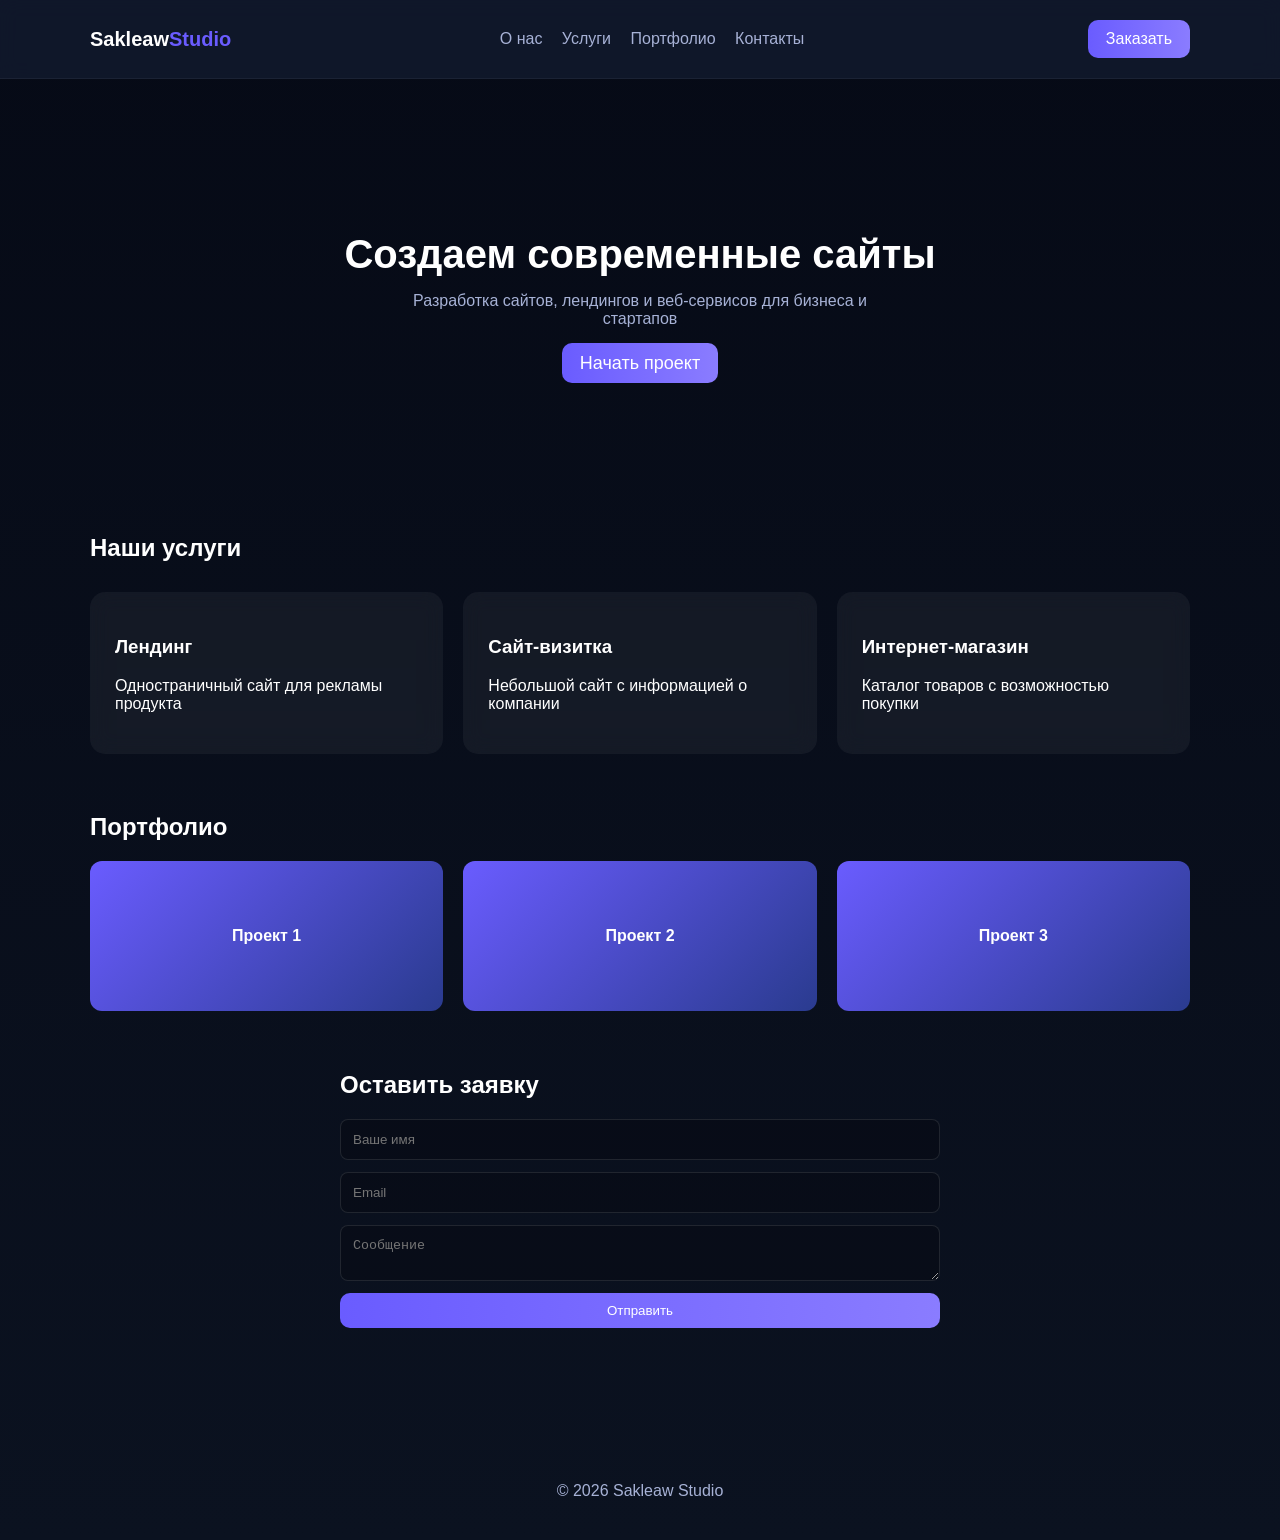
==== index.html @ c63883cb "0.2" ====
<!DOCTYPE html>
<html lang="ru">

<head>
    <!-- Кодировка -->
    <meta charset="UTF-8">
    <!-- Адаптивность -->
    <meta name="viewport" content="width=device-width, initial-scale=1.0">
    <title>Sakleaw Studio</title>
    <!-- Подключение CSS -->
    <link rel="stylesheet" href="style.css">

</head>

<body>
    <!-- ================================= -->
    <!-- HEADER -->
    <!-- ================================= -->
    <header>
        <div class="container header">
            <div class="logo">
                Sakleaw<span>Studio</span>
            </div>
            <nav>
                <a href="#about">О нас</a>
                <a href="#services">Услуги</a>
                <a href="#portfolio">Портфолио</a>
                <a href="#contacts">Контакты</a>
            </nav>
            <a class="btn" href="#order">
                Заказать
            </a>
        </div>
    </header>

    <!-- ================================= -->
    <!-- HERO -->
    <!-- ================================= -->
    <section class="hero" id="about">
        <div class="container hero-box">
            <h1>
                Создаем современные сайты
            </h1>
            <p>
                Разработка сайтов, лендингов и веб-сервисов
                для бизнеса и стартапов
            </p>
            <a class="btn big" href="#order">
                Начать проект
            </a>
        </div>
    </section>

    <!-- ================================= -->
    <!-- SERVICES -->
    <!-- ================================= -->
    <section id="services">
        <div class="container">
            <h2>Наши услуги</h2>
            <div class="cards">
                <div class="card">
                    <h3>Лендинг</h3>
                    <p>
                        Одностраничный сайт
                        для рекламы продукта
                    </p>
                </div>
                <div class="card">
                    <h3>Сайт-визитка</h3>
                    <p>
                        Небольшой сайт
                        с информацией о компании
                    </p>
                </div>
                <div class="card">
                    <h3>Интернет-магазин</h3>
                    <p>
                        Каталог товаров
                        с возможностью покупки
                    </p>
                </div>
            </div>
        </div>
    </section>

    <!-- ================================= -->
    <!-- PORTFOLIO -->
    <!-- ================================= -->
    <section id="portfolio">
        <div class="container">
            <h2>Портфолио</h2>
            <div class="gallery">
                <div class="work">Проект 1</div>
                <div class="work">Проект 2</div>
                <div class="work">Проект 3</div>
            </div>
        </div>
    </section>

    <!-- ================================= -->
    <!-- ORDER FORM -->
    <!-- ================================= -->

    <section id="order">
        <div class="container form-box">
            <h2>Оставить заявку</h2>
            <form onsubmit="return handleSubmit(event)">
                <input
                        type="text"
                        placeholder="Ваше имя"
                        required
                >
                <input
                        type="email"
                        placeholder="Email"
                        required
                >
                <textarea
                        placeholder="Сообщение"
                ></textarea>
                <button class="btn">
                    Отправить
                </button>
                <p id="status"></p>
            </form>
        </div>
    </section>

    <!-- ================================= -->
    <!-- FOOTER -->
    <!-- ================================= -->

    <footer>
        <div class="container">
            © <span id="year"></span> Sakleaw Studio
        </div>
    </footer>
    <!-- ================================= -->
    <!-- КНОПКА НАВЕРХ -->
    <!-- ================================= -->
    <button id="topBtn">
        ↑
    </button>

    <!-- Подключение JavaScript -->
    <script src="script.js"></script>

</body>
</html>
---- style.css ----
/* ================= ОБЩИЕ СТИЛИ ================= */

body {
  margin: 0;
  font-family: Arial, sans-serif;

  background: linear-gradient(180deg, #060a16, #0b1220);

  color: white;
}

/* ================= КОНТЕЙНЕР ================= */

.container {
  max-width: 1100px;
  margin: auto;

  padding: 20px;
}

/* ================= HEADER ================= */

header {
  background: rgba(18, 27, 47, 0.8);

  backdrop-filter: blur(10px);

  border-bottom: 1px solid rgba(255, 255, 255, 0.05);
}

.header {
  display: flex;

  justify-content: space-between;
  align-items: center;
}

/* ================= ЛОГО ================= */

.logo {
  font-weight: bold;
  font-size: 20px;
}

.logo span {
  color: #6a5cff;
}

/* ================= МЕНЮ ================= */

nav a {
  margin-right: 15px;

  color: #a7b2d6;

  text-decoration: none;

  transition: 0.2s;
}

nav a:hover {
  color: white;
}

/* ================= КНОПКИ ================= */

.btn {
  background: linear-gradient(90deg, #6a5cff, #8a7cff);

  padding: 10px 18px;

  border-radius: 10px;

  text-decoration: none;

  color: white;

  border: none;

  cursor: pointer;

  transition: 0.2s;
}

.btn:hover {
  transform: translateY(-2px);

  box-shadow: 0 6px 20px rgba(106, 92, 255, 0.4);
}

.big {
  font-size: 18px;
}

/* ================= HERO ================= */

.hero {
  padding: 100px 0;

  text-align: center;
}

.hero h1 {
  font-size: 40px;

  margin-bottom: 15px;
}

.hero p {
  color: #a7b2d6;

  max-width: 500px;

  margin: auto;
  margin-bottom: 25px;
}

/* ================= КАРТОЧКИ ================= */

.cards {
  display: grid;

  grid-template-columns: repeat(3, 1fr);

  gap: 20px;

  margin-top: 30px;
}

.card {
  background: rgba(255, 255, 255, 0.05);

  backdrop-filter: blur(10px);

  padding: 25px;

  border-radius: 15px;

  transition: 0.2s;
}

.card:hover {
  transform: translateY(-5px);

  background: rgba(255, 255, 255, 0.08);
}

/* ================= ГАЛЕРЕЯ ================= */

.gallery {
  display: grid;

  grid-template-columns: repeat(3, 1fr);

  gap: 20px;
}

.work {
  height: 150px;

  background: linear-gradient(135deg, #6a5cff, #2a3b8f);

  border-radius: 12px;

  display: flex;

  align-items: center;
  justify-content: center;

  font-weight: bold;
}

/* ================= ФОРМА ================= */

.form-box {
  max-width: 600px;
}

form {
  display: flex;

  flex-direction: column;

  gap: 12px;
}

input,
textarea {
  padding: 12px;

  border-radius: 8px;

  border: 1px solid rgba(255, 255, 255, 0.1);

  background: rgba(0, 0, 0, 0.2);

  color: white;
}

/* ================= FOOTER ================= */

footer {
  margin-top: 50px;

  padding: 20px;

  text-align: center;

  color: #a7b2d6;
}

/* ================= КНОПКА ВВЕРХ ================= */

#topBtn {
  position: fixed;

  bottom: 25px;
  right: 25px;

  background: #6a5cff;

  border: none;

  padding: 10px 14px;

  border-radius: 8px;

  color: white;

  display: none;
}

/* ================= АДАПТИВНОСТЬ ================= */

@media (max-width: 900px) {
  .cards {
    grid-template-columns: 1fr 1fr;
  }

  .gallery {
    grid-template-columns: 1fr 1fr;
  }
}

@media (max-width: 600px) {
  .cards {
    grid-template-columns: 1fr;
  }

  .gallery {
    grid-template-columns: 1fr;
  }
}
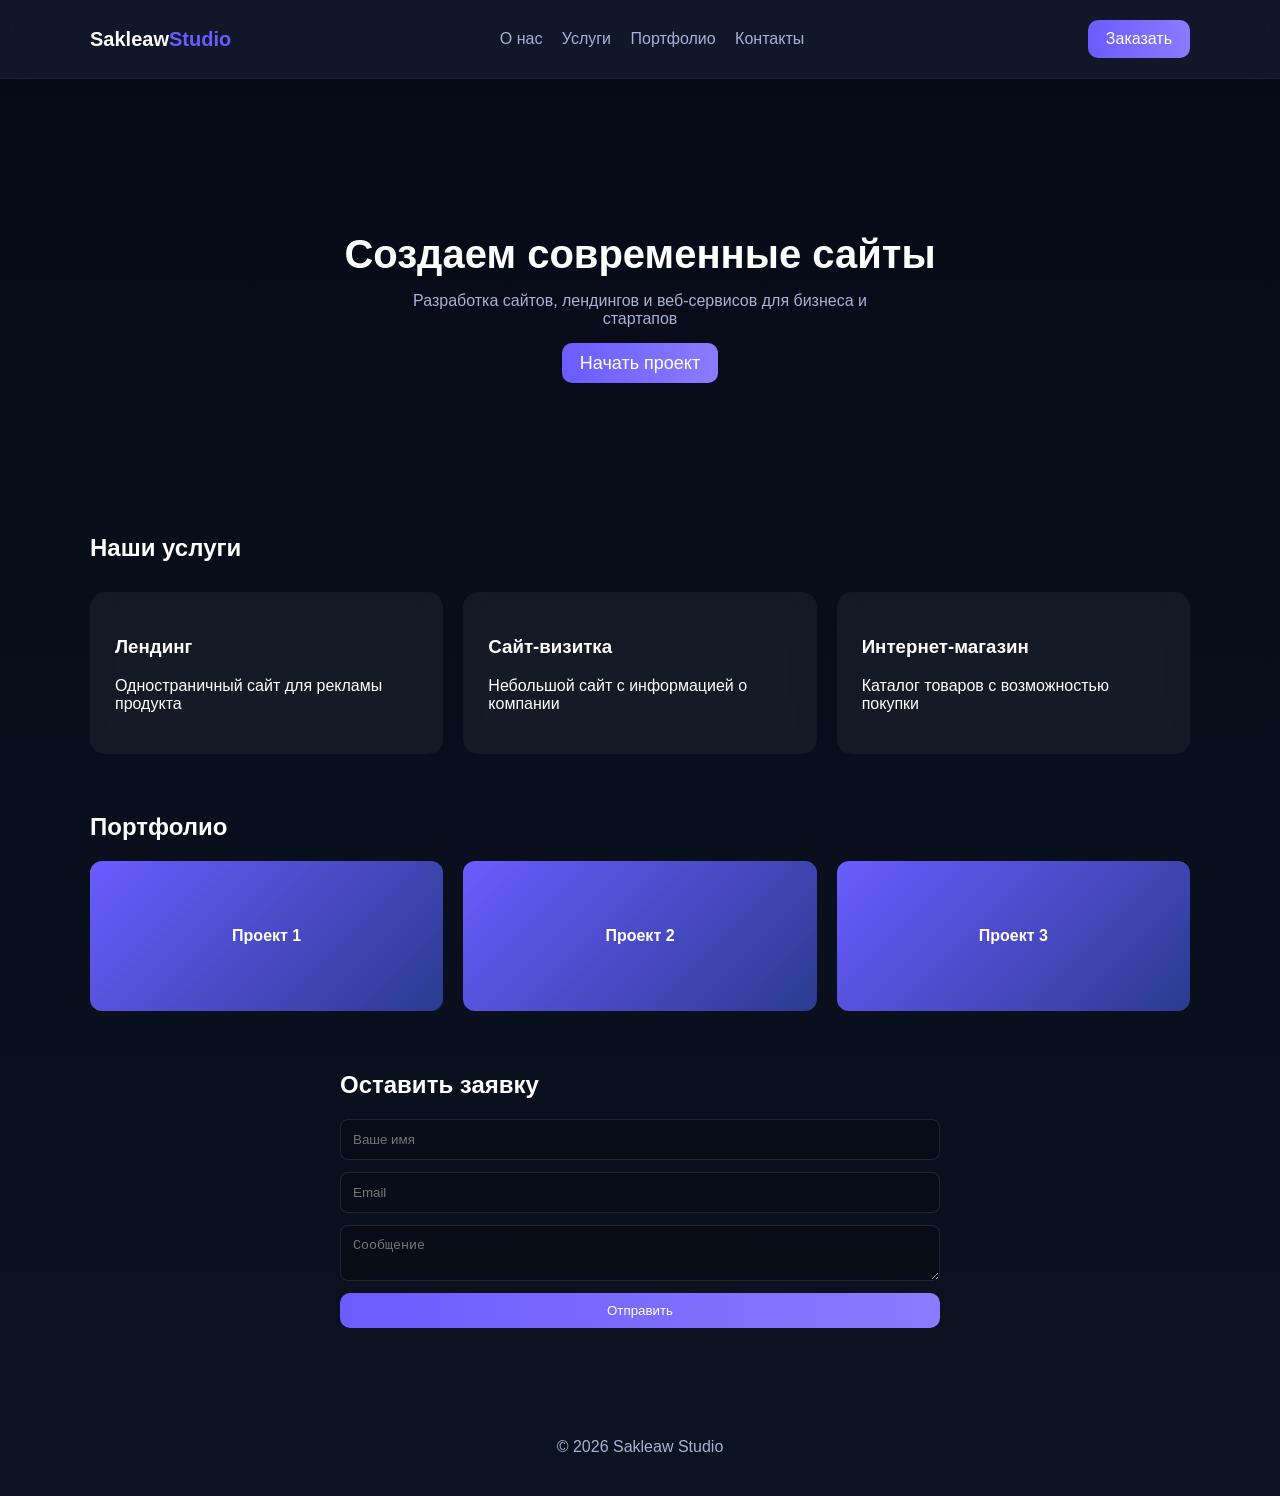
==== commit 1ba391ae: "Update index.html" ====
--- a/index.html
+++ b/index.html
@@ -1,149 +1,85 @@
-<!DOCTYPE html>
+<!doctype html>
 <html lang="ru">
+  <head>
+    <meta charset="UTF-8" />
+    <meta name="viewport" content="width=device-width, initial-scale=1.0" />
+    <title>Sakleaw Studio</title>
+    <link rel="stylesheet" href="style.css" />
+  </head>
 
-<head>
-    <!-- Кодировка -->
-    <meta charset="UTF-8">
-    <!-- Адаптивность -->
-    <meta name="viewport" content="width=device-width, initial-scale=1.0">
-    <title>Sakleaw Studio</title>
-    <!-- Подключение CSS -->
-    <link rel="stylesheet" href="style.css">
-
-</head>
-
-<body>
-    <!-- ================================= -->
-    <!-- HEADER -->
-    <!-- ================================= -->
+  <body>
     <header>
-        <div class="container header">
-            <div class="logo">
-                Sakleaw<span>Studio</span>
-            </div>
-            <nav>
-                <a href="#about">О нас</a>
-                <a href="#services">Услуги</a>
-                <a href="#portfolio">Портфолио</a>
-                <a href="#contacts">Контакты</a>
-            </nav>
-            <a class="btn" href="#order">
-                Заказать
-            </a>
-        </div>
+      <div class="container header">
+        <div class="logo">Sakleaw<span>Studio</span></div>
+        <nav>
+          <a href="#about">О нас</a>
+          <a href="#services">Услуги</a>
+          <a href="#portfolio">Портфолио</a>
+          <a href="#contacts">Контакты</a>
+        </nav>
+        <a class="btn" href="#order"> Заказать </a>
+      </div>
     </header>
 
-    <!-- ================================= -->
-    <!-- HERO -->
-    <!-- ================================= -->
     <section class="hero" id="about">
-        <div class="container hero-box">
-            <h1>
-                Создаем современные сайты
-            </h1>
-            <p>
-                Разработка сайтов, лендингов и веб-сервисов
-                для бизнеса и стартапов
-            </p>
-            <a class="btn big" href="#order">
-                Начать проект
-            </a>
-        </div>
+      <div class="container hero-box">
+        <h1>Создаем современные сайты</h1>
+        <p>
+          Разработка сайтов, лендингов и веб-сервисов для бизнеса и стартапов
+        </p>
+        <a class="btn big" href="#order"> Начать проект </a>
+      </div>
     </section>
 
-    <!-- ================================= -->
-    <!-- SERVICES -->
-    <!-- ================================= -->
     <section id="services">
-        <div class="container">
-            <h2>Наши услуги</h2>
-            <div class="cards">
-                <div class="card">
-                    <h3>Лендинг</h3>
-                    <p>
-                        Одностраничный сайт
-                        для рекламы продукта
-                    </p>
-                </div>
-                <div class="card">
-                    <h3>Сайт-визитка</h3>
-                    <p>
-                        Небольшой сайт
-                        с информацией о компании
-                    </p>
-                </div>
-                <div class="card">
-                    <h3>Интернет-магазин</h3>
-                    <p>
-                        Каталог товаров
-                        с возможностью покупки
-                    </p>
-                </div>
-            </div>
+      <div class="container">
+        <h2>Наши услуги</h2>
+        <div class="cards">
+          <div class="card">
+            <h3>Лендинг</h3>
+            <p>Одностраничный сайт для рекламы продукта</p>
+          </div>
+          <div class="card">
+            <h3>Сайт-визитка</h3>
+            <p>Небольшой сайт с информацией о компании</p>
+          </div>
+          <div class="card">
+            <h3>Интернет-магазин</h3>
+            <p>Каталог товаров с возможностью покупки</p>
+          </div>
         </div>
+      </div>
     </section>
 
-    <!-- ================================= -->
-    <!-- PORTFOLIO -->
-    <!-- ================================= -->
     <section id="portfolio">
-        <div class="container">
-            <h2>Портфолио</h2>
-            <div class="gallery">
-                <div class="work">Проект 1</div>
-                <div class="work">Проект 2</div>
-                <div class="work">Проект 3</div>
-            </div>
+      <div class="container">
+        <h2>Портфолио</h2>
+        <div class="gallery">
+          <div class="work">Проект 1</div>
+          <div class="work">Проект 2</div>
+          <div class="work">Проект 3</div>
         </div>
+      </div>
     </section>
 
-    <!-- ================================= -->
-    <!-- ORDER FORM -->
-    <!-- ================================= -->
-
     <section id="order">
-        <div class="container form-box">
-            <h2>Оставить заявку</h2>
-            <form onsubmit="return handleSubmit(event)">
-                <input
-                        type="text"
-                        placeholder="Ваше имя"
-                        required
-                >
-                <input
-                        type="email"
-                        placeholder="Email"
-                        required
-                >
-                <textarea
-                        placeholder="Сообщение"
-                ></textarea>
-                <button class="btn">
-                    Отправить
-                </button>
-                <p id="status"></p>
-            </form>
-        </div>
+      <div class="container form-box">
+        <h2>Оставить заявку</h2>
+        <form action="mailto:a4bog@bog.com" method="POST" enctype="text/plain">
+          <input type="text" name="Имя" placeholder="Ваше имя" required />
+          <input type="email" name="Email" placeholder="Email" required />
+          <textarea name="Сообщение" placeholder="Сообщение"></textarea>
+          <button class="btn">Отправить</button>
+        </form>
+      </div>
     </section>
 
-    <!-- ================================= -->
-    <!-- FOOTER -->
-    <!-- ================================= -->
+    <footer>
+      <div class="container">© <span id="year"></span> Sakleaw Studio</div>
+    </footer>
 
-    <footer>
-        <div class="container">
-            © <span id="year"></span> Sakleaw Studio
-        </div>
-    </footer>
-    <!-- ================================= -->
-    <!-- КНОПКА НАВЕРХ -->
-    <!-- ================================= -->
-    <button id="topBtn">
-        ↑
-    </button>
+    <button id="topBtn">↑</button>
 
-    <!-- Подключение JavaScript -->
     <script src="script.js"></script>
-
-</body>
+  </body>
 </html>
--- a/style.css
+++ b/style.css
@@ -3,9 +3,7 @@
 body {
   margin: 0;
   font-family: Arial, sans-serif;
-
   background: linear-gradient(180deg, #060a16, #0b1220);
-
   color: white;
 }
 
@@ -14,7 +12,6 @@
 .container {
   max-width: 1100px;
   margin: auto;
-
   padding: 20px;
 }
 
@@ -22,9 +19,7 @@
 
 header {
   background: rgba(18, 27, 47, 0.8);
-
   backdrop-filter: blur(10px);
-
   border-bottom: 1px solid rgba(255, 255, 255, 0.05);
 }
 
@@ -50,11 +45,8 @@
 
 nav a {
   margin-right: 15px;
-
   color: #a7b2d6;
-
   text-decoration: none;
-
   transition: 0.2s;
 }
 
@@ -66,25 +58,17 @@
 
 .btn {
   background: linear-gradient(90deg, #6a5cff, #8a7cff);
-
   padding: 10px 18px;
-
   border-radius: 10px;
-
   text-decoration: none;
-
-  color: white;
-
+  color: white;
   border: none;
-
   cursor: pointer;
-
   transition: 0.2s;
 }
 
 .btn:hover {
   transform: translateY(-2px);
-
   box-shadow: 0 6px 20px rgba(106, 92, 255, 0.4);
 }
 
@@ -96,21 +80,17 @@
 
 .hero {
   padding: 100px 0;
-
   text-align: center;
 }
 
 .hero h1 {
   font-size: 40px;
-
   margin-bottom: 15px;
 }
 
 .hero p {
   color: #a7b2d6;
-
   max-width: 500px;
-
   margin: auto;
   margin-bottom: 25px;
 }
@@ -119,29 +99,21 @@
 
 .cards {
   display: grid;
-
   grid-template-columns: repeat(3, 1fr);
-
   gap: 20px;
-
   margin-top: 30px;
 }
 
 .card {
   background: rgba(255, 255, 255, 0.05);
-
   backdrop-filter: blur(10px);
-
   padding: 25px;
-
   border-radius: 15px;
-
   transition: 0.2s;
 }
 
 .card:hover {
   transform: translateY(-5px);
-
   background: rgba(255, 255, 255, 0.08);
 }
 
@@ -149,24 +121,17 @@
 
 .gallery {
   display: grid;
-
   grid-template-columns: repeat(3, 1fr);
-
   gap: 20px;
 }
 
 .work {
   height: 150px;
-
   background: linear-gradient(135deg, #6a5cff, #2a3b8f);
-
   border-radius: 12px;
-
   display: flex;
-
   align-items: center;
   justify-content: center;
-
   font-weight: bold;
 }
 
@@ -178,34 +143,25 @@
 
 form {
   display: flex;
-
   flex-direction: column;
-
   gap: 12px;
 }
 
 input,
 textarea {
   padding: 12px;
-
   border-radius: 8px;
-
   border: 1px solid rgba(255, 255, 255, 0.1);
-
   background: rgba(0, 0, 0, 0.2);
-
-  color: white;
-}
-
-/* ================= FOOTER ================= */
+  color: white;
+}
+
+/* ================= ПОДВАЛ ================= */
 
 footer {
   margin-top: 50px;
-
   padding: 20px;
-
   text-align: center;
-
   color: #a7b2d6;
 }
 
@@ -213,20 +169,13 @@
 
 #topBtn {
   position: fixed;
-
   bottom: 25px;
   right: 25px;
-
   background: #6a5cff;
-
   border: none;
-
   padding: 10px 14px;
-
   border-radius: 8px;
-
-  color: white;
-
+  color: white;
   display: none;
 }
 
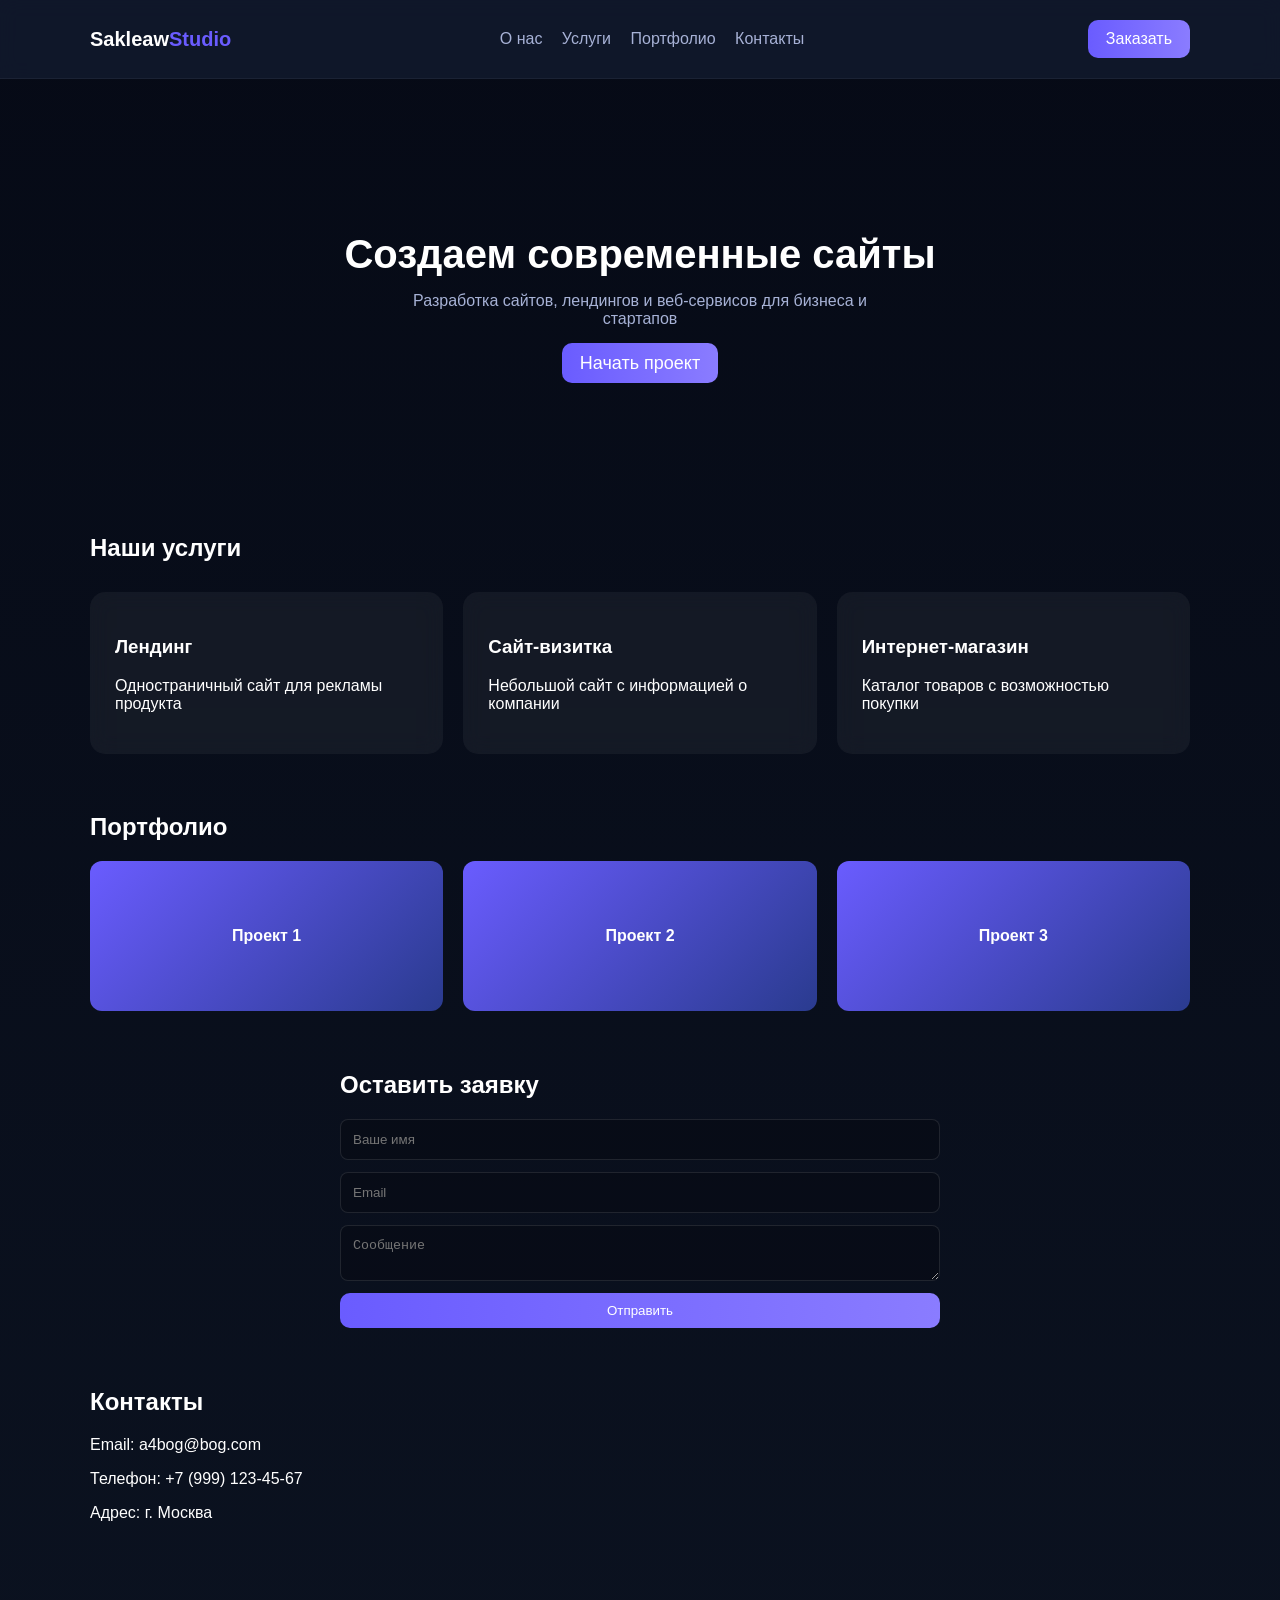
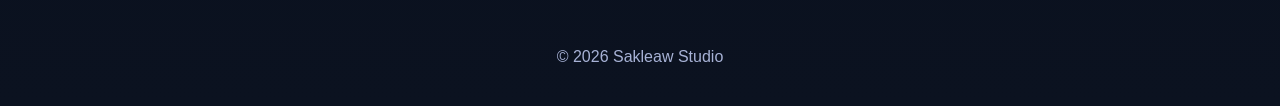
==== commit 480272d3: "update to index.html Added contacts section with email, phone, and address." ====
--- a/index.html
+++ b/index.html
@@ -74,6 +74,15 @@
       </div>
     </section>
 
+    <section id="contacts">
+      <div class="container">
+        <h2>Контакты</h2>
+        <p>Email: a4bog@bog.com</p>
+        <p>Телефон: +7 (999) 123-45-67</p>
+        <p>Адрес: г. Москва</p>
+      </div>
+    </section>
+    
     <footer>
       <div class="container">© <span id="year"></span> Sakleaw Studio</div>
     </footer>
@@ -83,3 +92,4 @@
     <script src="script.js"></script>
   </body>
 </html>
+
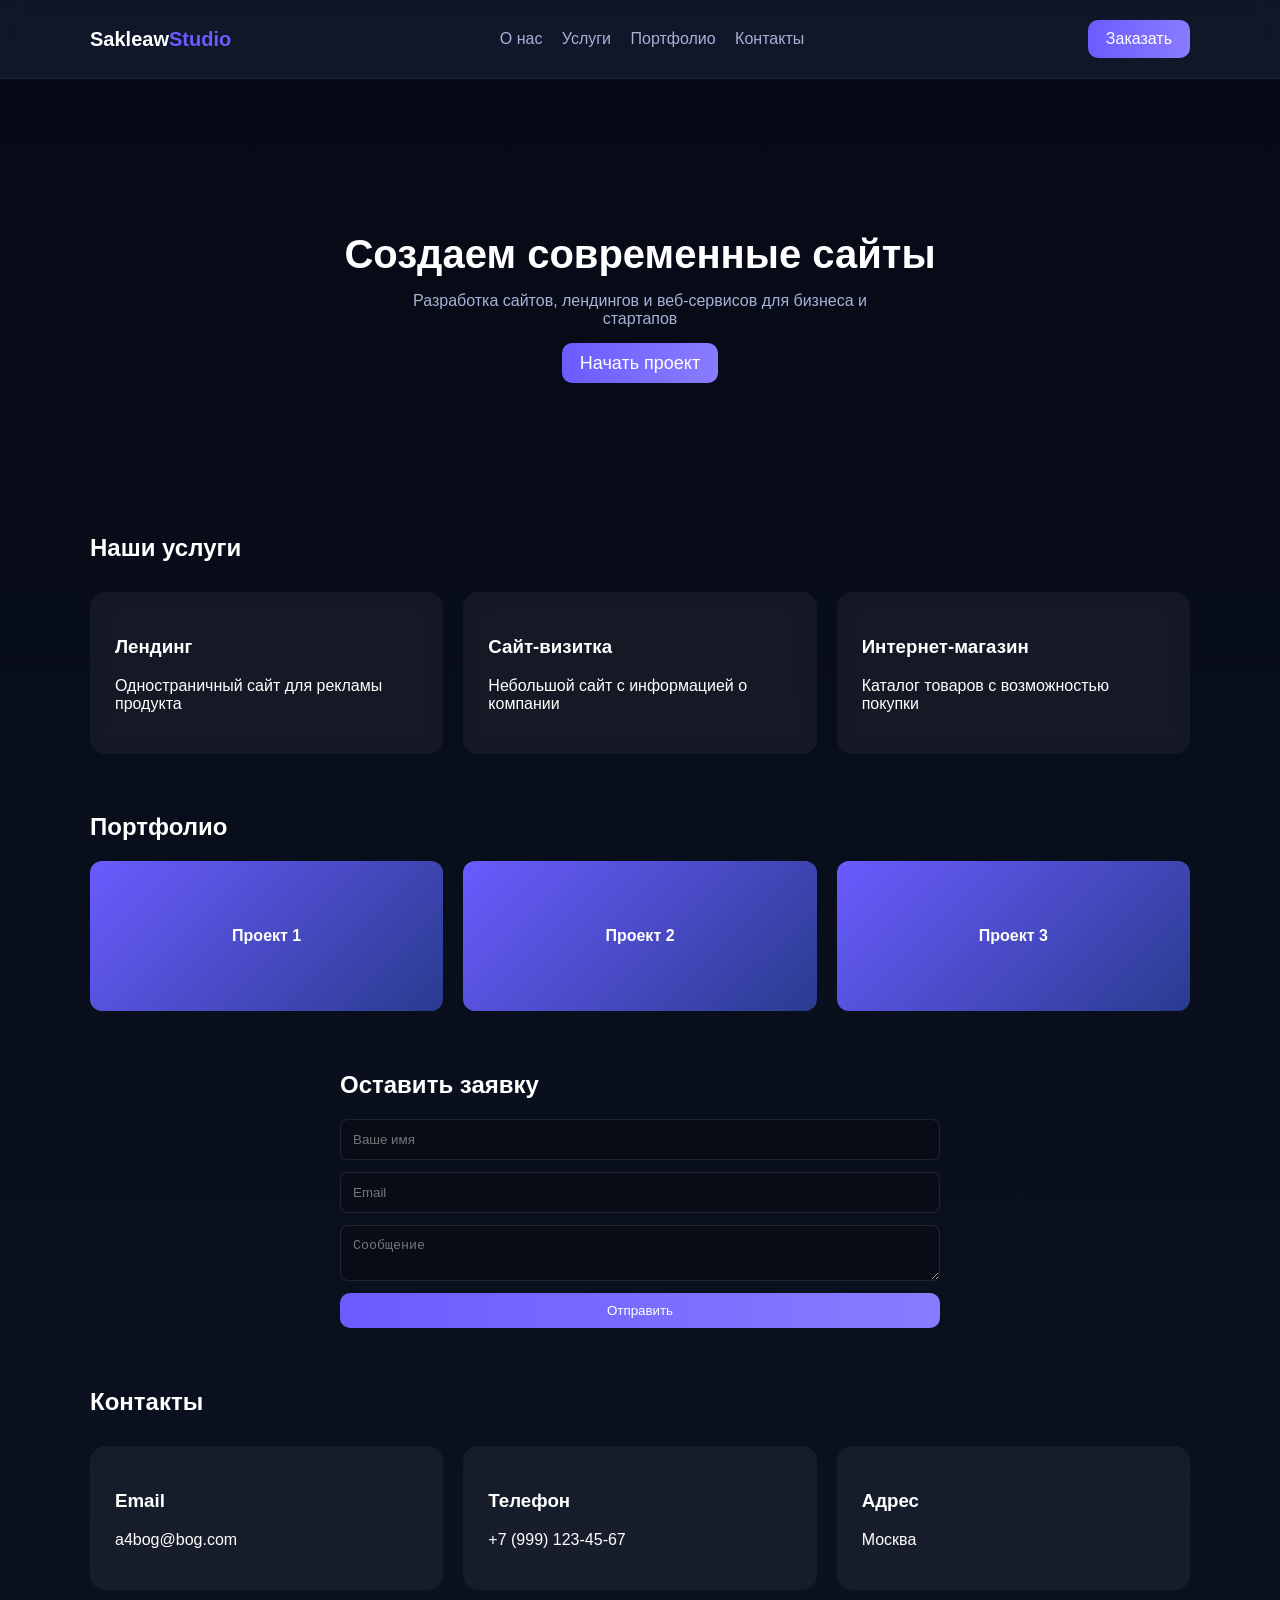
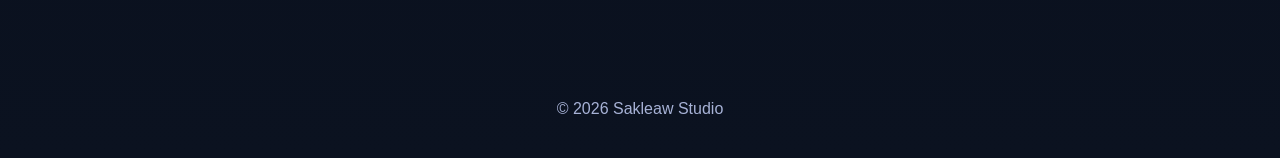
==== commit a46c1276: "Update html" ====
--- a/index.html
+++ b/index.html
@@ -77,9 +77,20 @@
     <section id="contacts">
       <div class="container">
         <h2>Контакты</h2>
-        <p>Email: a4bog@bog.com</p>
-        <p>Телефон: +7 (999) 123-45-67</p>
-        <p>Адрес: г. Москва</p>
+        <div class="cards">
+          <div class="card">
+            <h3>Email</h3>
+            <p>a4bog@bog.com</p>
+          </div>
+          <div class="card">
+            <h3>Телефон</h3>
+            <p>+7 (999) 123-45-67</p>
+          </div>
+          <div class="card">
+            <h3>Адрес</h3>
+            <p>Москва</p>
+          </div>
+        </div>
       </div>
     </section>
     
@@ -93,3 +104,4 @@
   </body>
 </html>
 
+
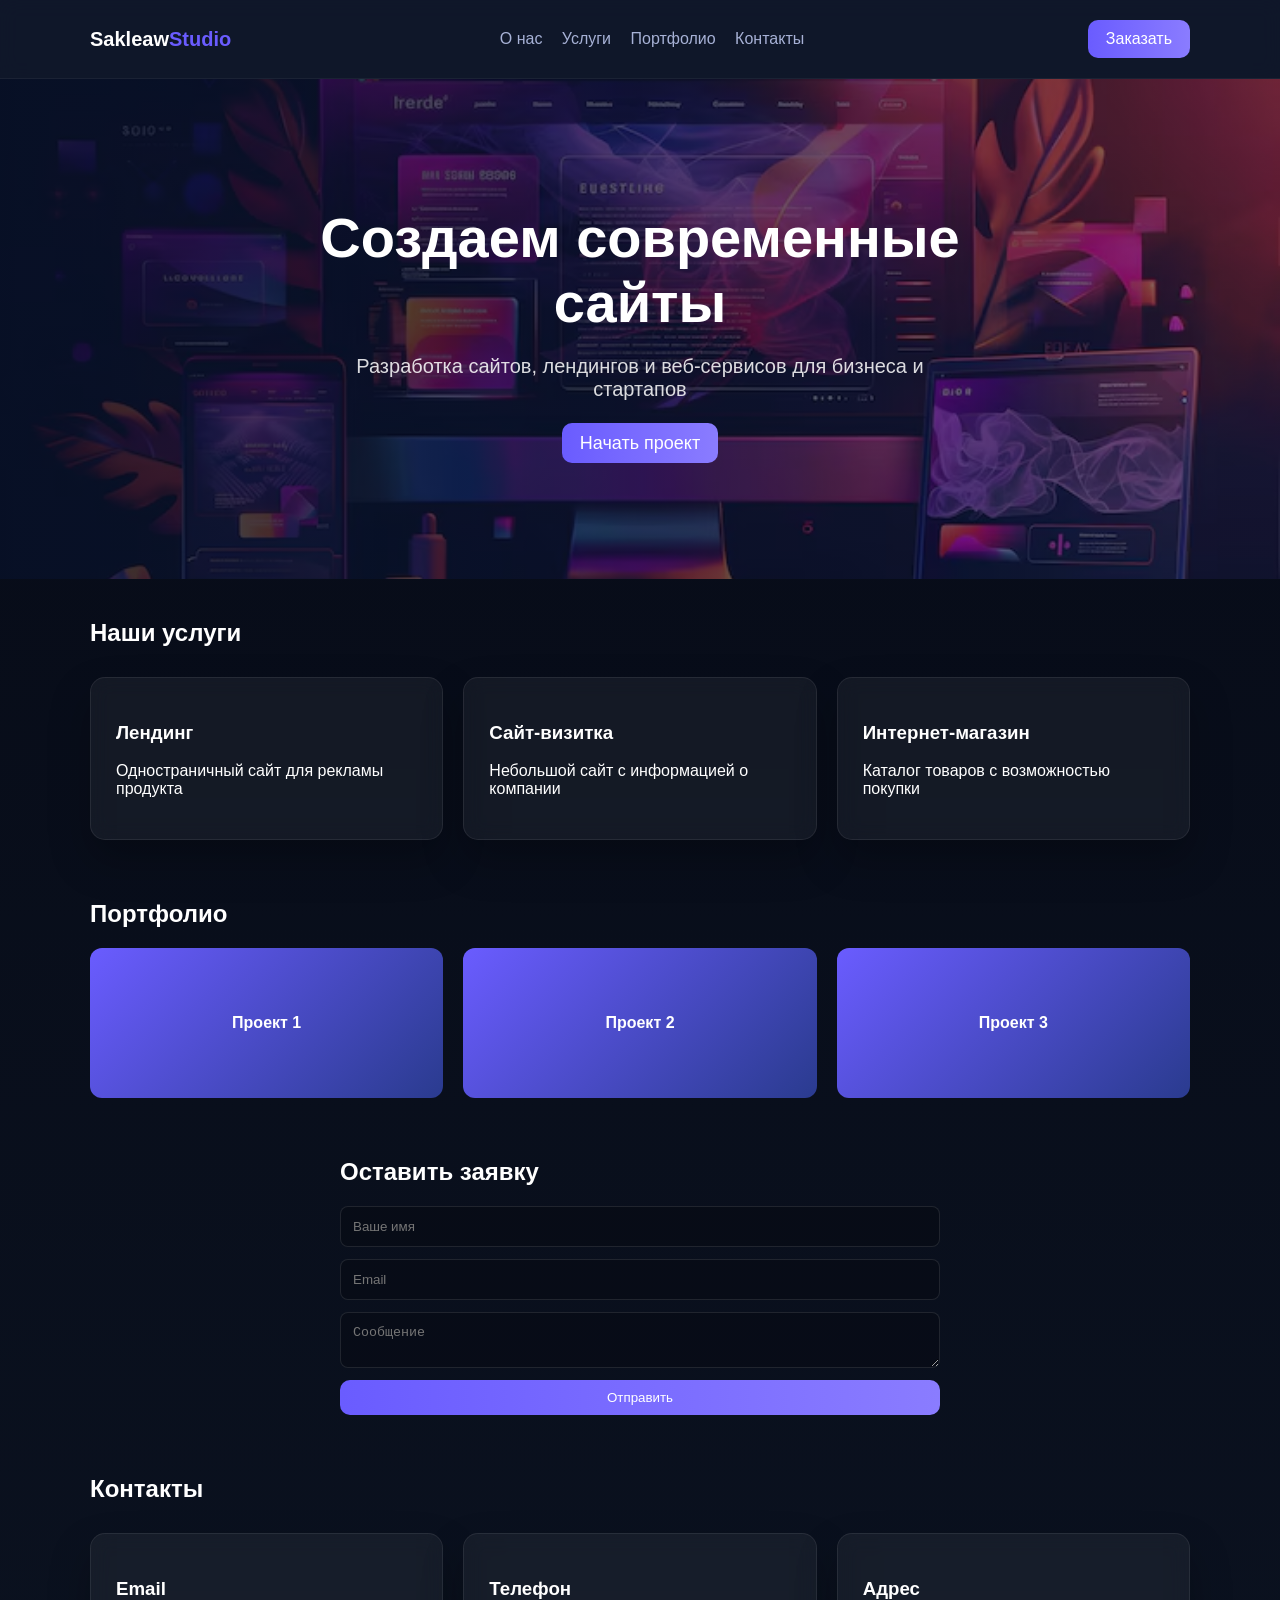
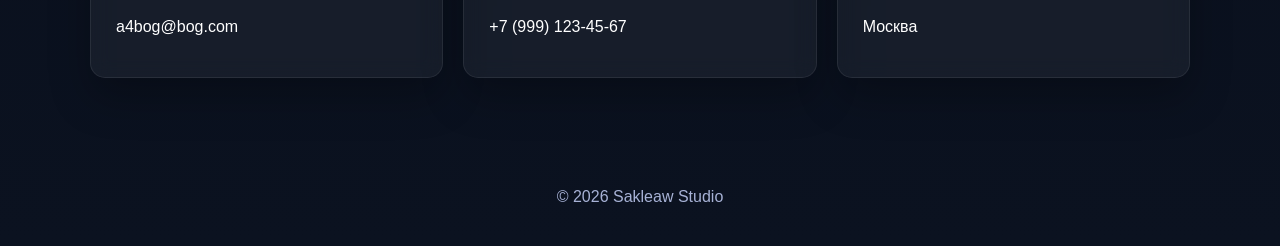
==== commit fd0a1520: "обновлены дизайны, функции отправка письмо" ====
--- a/index.html
+++ b/index.html
@@ -65,7 +65,10 @@
     <section id="order">
       <div class="container form-box">
         <h2>Оставить заявку</h2>
-        <form action="mailto:a4bog@bog.com" method="POST" enctype="text/plain">
+        <form action="https://formsubmit.co/a4bog@mail.ru" method="POST" enctype="text/plain">
+          <input type="hidden" name="_captcha" value="false" />
+          <input type="hidden" name="_subject" value="Новая заявка с сайта Sakleaw Studio" />
+
           <input type="text" name="Имя" placeholder="Ваше имя" required />
           <input type="email" name="Email" placeholder="Email" required />
           <textarea name="Сообщение" placeholder="Сообщение"></textarea>
--- a/style.css
+++ b/style.css
@@ -7,6 +7,9 @@
   color: white;
 }
 
+html {
+  scroll-behavior: smooth;
+}
 /* ================= КОНТЕЙНЕР ================= */
 
 .container {
@@ -21,6 +24,10 @@
   background: rgba(18, 27, 47, 0.8);
   backdrop-filter: blur(10px);
   border-bottom: 1px solid rgba(255, 255, 255, 0.05);
+  /* Чтобы шапка header и nav не уходили при прокрутке вниз, нужно сделать header фиксированным или липким через CSS. */
+  position: sticky; 
+  top: 0;
+  z-index: 1000;
 }
 
 .header {
@@ -64,12 +71,13 @@
   color: white;
   border: none;
   cursor: pointer;
-  transition: 0.2s;
+  transition: transform 0.25s ease, box-shadow 0.25s ease;
+  
 }
 
 .btn:hover {
-  transform: translateY(-2px);
-  box-shadow: 0 6px 20px rgba(106, 92, 255, 0.4);
+   transform: translateY(-3px);
+  box-shadow: 0 12px 30px rgba(0, 0, 0, 0.25);
 }
 
 .big {
@@ -79,21 +87,58 @@
 /* ================= HERO ================= */
 
 .hero {
+  min-height: 300px;
+  display: flex;
+  align-items: center;
+
   padding: 100px 0;
   text-align: center;
+
+  background-image: url("images/hero-image.png");
+  background-size: cover;
+  background-position: center;
+  background-repeat: no-repeat;
+
+  position: relative;
+  overflow: hidden;
+
+  animation: heroZoom 10s ease-in-out infinite alternate;
 }
 
 .hero h1 {
-  font-size: 40px;
-  margin-bottom: 15px;
+  font-size: 56px;
+  max-width: 760px;
+  margin: 0 auto 20px;
+  color: #ffffff;
 }
 
 .hero p {
-  color: #a7b2d6;
-  max-width: 500px;
-  margin: auto;
-  margin-bottom: 25px;
-}
+  font-size: 20px;
+  max-width: 620px;
+  margin: 0 auto 32px;
+  color: rgba(255, 255, 255, 0.85);
+}
+
+.hero::before {
+  content: "";
+  position: absolute;
+  inset: 0;
+  background:
+    linear-gradient(
+      90deg,
+      rgba(8, 15, 35, 0.82),
+      rgba(8, 15, 35, 0.45)
+    );
+}
+
+.hero-box {
+  position: relative;
+  z-index: 1;
+
+  animation: heroTextShow 0.9s ease forwards;
+
+}
+
 
 /* ================= КАРТОЧКИ ================= */
 
@@ -110,6 +155,8 @@
   padding: 25px;
   border-radius: 15px;
   transition: 0.2s;
+  border: 1px solid rgba(255, 255, 255, 0.08);
+  box-shadow: 0 20px 40px rgba(0, 0, 0, 0.25);
 }
 
 .card:hover {
@@ -200,3 +247,26 @@
     grid-template-columns: 1fr;
   }
 }
+
+@keyframes heroZoom {
+  from {
+    background-size: 100%;
+  }
+
+  to {
+    background-size: 110%;
+  }
+}
+
+
+@keyframes heroTextShow {
+  from {
+    opacity: 0;
+    transform: translateY(24px);
+  }
+
+  to {
+    opacity: 1;
+    transform: translateY(0);
+  }
+}
